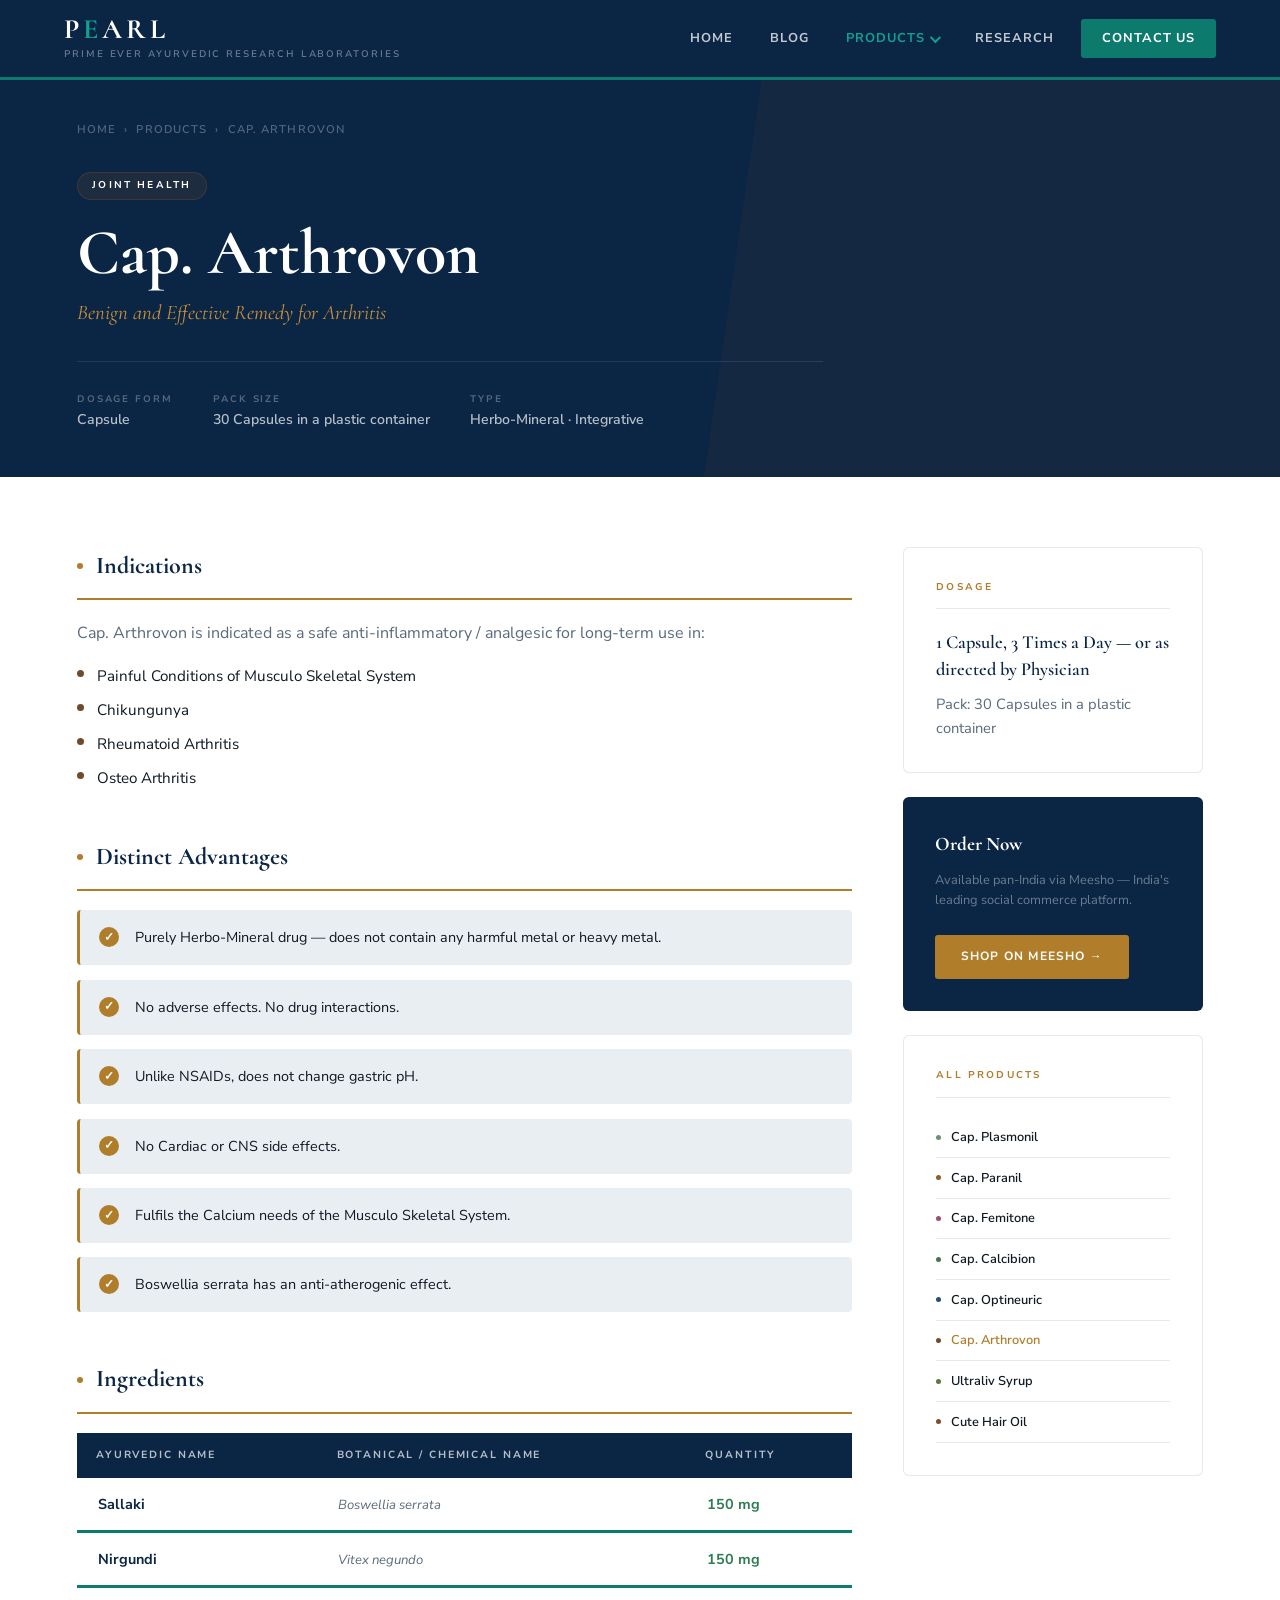
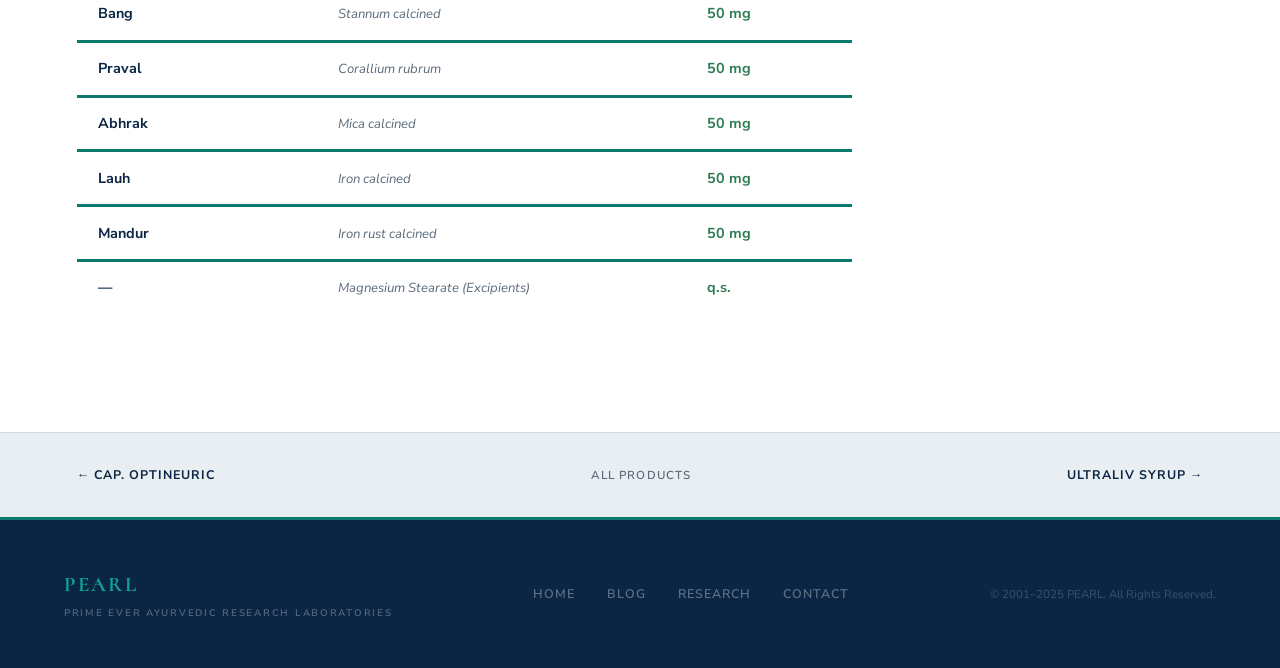
==== arthrovon.html @ 03fc133c "changed the theme to reflect medical feel" ====
<!DOCTYPE html>
<html lang="en">
<head>
  <meta charset="UTF-8"/>
  <meta name="viewport" content="width=device-width, initial-scale=1.0"/>
  <title>Cap. Arthrovon — PEARL Integrative Medicine</title>
  <link rel="preconnect" href="https://fonts.googleapis.com">
  <link href="https://fonts.googleapis.com/css2?family=Cormorant:ital,wght@0,300;0,400;0,600;0,700;1,300;1,400;1,600&family=Nunito+Sans:wght@300;400;600;700;800&display=swap" rel="stylesheet">
  <link rel="stylesheet" href="shared.css">
  <style>
    /* ── PRODUCT PAGE STYLES ── */
    .prod-hero {
      padding-top: 76px;
      background: var(--navy);
      position: relative; overflow: hidden;
    }
    .prod-hero::after {
      content: '';
      position: absolute; top: 0; right: 0; bottom: 0; width: 45%;
      background: #704A2D1A;
      clip-path: polygon(12% 0, 100% 0, 100% 100%, 0% 100%);
    }
    .prod-hero-inner {
      padding: 5vh 6vw 5vh;
      position: relative; z-index: 2;
      max-width: 900px;
    }
    .prod-breadcrumb {
      display: flex; align-items: center; gap: 0.5rem;
      font-size: 0.7rem; font-weight: 600; letter-spacing: 0.1em;
      text-transform: uppercase; color: rgba(255,255,255,0.3);
      margin-bottom: 2rem;
    }
    .prod-breadcrumb a { color: rgba(255,255,255,0.3); transition: color 0.2s; }
    .prod-breadcrumb a:hover { color: var(--gold-lt); }
    .prod-cat-badge {
      display: inline-block;
      background: #704A2D33;
      border: 1px solid #704A2D66;
      color: #fff;
      font-size: 0.62rem; font-weight: 700; letter-spacing: 0.22em;
      text-transform: uppercase; padding: 0.3rem 0.9rem;
      border-radius: 100px; margin-bottom: 1.2rem;
    }
    .prod-hero-title {
      font-family: 'Cormorant', serif;
      font-size: clamp(2.8rem, 5vw, 5.5rem);
      font-weight: 700; color: white; line-height: 1.05;
      margin-bottom: 0.6rem;
    }
    .prod-tagline {
      font-family: 'Cormorant', serif;
      font-size: 1.3rem; font-style: italic; font-weight: 400;
      color: var(--gold-lt); margin-bottom: 2rem;
    }
    .prod-hero-meta {
      display: flex; align-items: center; gap: 2.5rem;
      padding-top: 1.8rem; border-top: 1px solid rgba(255,255,255,0.1);
    }
    .phm-item { display: flex; flex-direction: column; gap: 0.2rem; }
    .phm-label { font-size: 0.6rem; font-weight: 700; letter-spacing: 0.2em; text-transform: uppercase; color: rgba(255,255,255,0.3); }
    .phm-value { font-size: 0.88rem; font-weight: 600; color: rgba(255,255,255,0.7); }

    /* ── MAIN LAYOUT ── */
    .prod-layout {
      display: grid;
      grid-template-columns: 1fr 300px;
      gap: 4vw;
      padding: 70px 6vw;
      align-items: start;
    }

    /* ── CONTENT SECTIONS ── */
    .prod-section { margin-bottom: 3rem; }
    .prod-section-title {
      font-family: 'Cormorant', serif;
      font-size: 1.5rem; font-weight: 700; color: var(--navy);
      margin-bottom: 1.2rem; padding-bottom: 0.8rem;
      border-bottom: 2px solid var(--gold);
      display: flex; align-items: center; gap: 0.8rem;
    }
    .prod-section-title::before {
      content: '';
      width: 6px; height: 6px; border-radius: 50%;
      background: var(--gold); flex-shrink: 0;
    }

    .prod-indications ul {
      list-style: none; display: flex; flex-direction: column; gap: 0.6rem;
      margin-top: 0.8rem;
    }
    .prod-indications li {
      display: flex; align-items: flex-start; gap: 0.8rem;
      font-size: 0.95rem; color: var(--charcoal); line-height: 1.6;
    }
    .prod-indications li::before {
      content: '';
      width: 7px; height: 7px; border-radius: 50%;
      background: #704A2D;
      flex-shrink: 0; margin-top: 6px;
    }
    .prod-intro-text {
      font-size: 1.0rem; color: var(--gray); line-height: 1.8;
      margin-bottom: 1rem;
    }

    .prod-advantages ul {
      list-style: none; display: flex; flex-direction: column; gap: 0.9rem;
    }
    .prod-advantages li {
      display: flex; align-items: flex-start; gap: 1rem;
      font-size: 0.9rem; color: var(--charcoal); line-height: 1.6;
      padding: 1rem 1.2rem;
      background: var(--cream);
      border-radius: 4px;
      border-left: 3px solid var(--gold);
    }
    .prod-advantages li::before {
      content: '✓';
      font-size: 0.72rem; font-weight: 700;
      color: white;
      background: var(--gold);
      width: 20px; height: 20px; border-radius: 50%;
      display: flex; align-items: center; justify-content: center;
      flex-shrink: 0; margin-top: 1px;
    }

    /* ── INGREDIENTS TABLE ── */
    .ing-note { font-size: 0.85rem; color: var(--gray); margin-bottom: 1rem; font-style: italic; }
    .ing-table {
      width: 100%; border-collapse: collapse;
      font-size: 0.9rem;
    }
    .ing-table thead tr {
      background: var(--navy);
    }
    .ing-table thead th {
      padding: 0.9rem 1.2rem; text-align: left;
      font-size: 0.65rem; font-weight: 700;
      letter-spacing: 0.18em; text-transform: uppercase;
      color: rgba(255,255,255,0.7);
    }
    .ing-table tbody tr { border-bottom: 3px solid var(--teal); }
    .ing-table tbody tr:last-child { border-bottom: none; }
    .ing-table tbody tr:hover { background: var(--cream); }
    .ing-table td {
      padding: 0.9rem 1.3rem;
      color: var(--charcoal); font-size: 0.9rem;
    }
    .ing-table td:first-child { font-weight: 700; color: var(--navy); }
    .ing-table td em { font-style: italic; color: var(--gray); font-size: 0.82rem; }
    .ing-table td:last-child { font-weight: 700; color: var(--sage); white-space: nowrap; }

    /* ── SIDEBAR ── */
    .prod-sidebar { position: sticky; top: 96px; }
    .sidebar-card {
      background: white; border: 1px solid var(--border);
      border-radius: 6px; padding: 2rem;
      margin-bottom: 1.5rem;
    }
    .sidebar-card-title {
      font-size: 0.62rem; font-weight: 700; letter-spacing: 0.22em;
      text-transform: uppercase; color: var(--gold);
      margin-bottom: 1.2rem; padding-bottom: 0.8rem;
      border-bottom: 1px solid var(--border);
    }
    .dosage-text {
      font-family: 'Cormorant', serif;
      font-size: 1.15rem; font-weight: 600; color: var(--navy);
      line-height: 1.5;
    }
    .pack-text {
      font-size: 0.92rem; color: var(--gray); margin-top: 0.6rem;
    }
    .sidebar-order-card {
      background: var(--navy); border-radius: 6px; padding: 2rem;
      margin-bottom: 1.5rem;
    }
    .sidebar-order-title {
      font-family: 'Cormorant', serif;
      font-size: 1.2rem; font-weight: 700; color: white; margin-bottom: 0.6rem;
    }
    .sidebar-order-sub {
      font-size: 0.8rem; color: rgba(255,255,255,0.4); line-height: 1.6; margin-bottom: 1.5rem;
    }
    .meesho-btn {
      display: inline-flex; align-items: center; gap: 0.5rem;
      background: var(--gold); color: white;
      padding: 0.8rem 1.6rem; border-radius: 3px;
      font-size: 0.75rem; font-weight: 700;
      letter-spacing: 0.1em; text-transform: uppercase;
      transition: background 0.2s;
    }
    .meesho-btn:hover { background: var(--gold-lt); }

    .prod-nav-strip {
      display: flex; justify-content: space-between; align-items: center;
      padding: 2rem 6vw;
      background: var(--cream);
      border-top: 1px solid var(--border);
    }
    .prod-nav-btn {
      font-size: 0.78rem; font-weight: 700; letter-spacing: 0.08em;
      text-transform: uppercase; color: var(--navy);
      transition: color 0.2s;
    }
    .prod-nav-btn:hover { color: var(--gold); }

    @media (max-width: 860px) {
      .prod-layout { grid-template-columns: 1fr; }
      .prod-sidebar { position: static; }
    }
  </style>
</head>
<body>

<header class="site-header" id="siteHeader">
  <a href="index.html" class="header-brand">
    <span class="brand-name">P<span>E</span>ARL</span>
    <span class="brand-full">Prime Ever Ayurvedic Research Laboratories</span>
  </a>
  <nav class="site-nav">
      <a href="index.html" class="nav-item ">Home</a>
  <a href="blog.html"  class="nav-item ">Blog</a>
  <div class="nav-dropdown">
    <a href="index.html#products" class="nav-item nav-dropdown-toggle active">
      Products <span class="caret"></span>
    </a>
    <div class="nav-dropdown-menu">
      <a href="index.html#products" class="dropdown-item" style="border-bottom:1px solid var(--border);margin-bottom:0.3rem;padding-bottom:1rem;"><div><span style="display:block;font-size:0.8rem;font-weight:700;color:var(--gold);">View All Products →</span><span class="dropdown-item-cat">Full product range</span></div></a>
<a href="plasmonil.html" class="dropdown-item" data-file="plasmonil.html"><div><span style="display:block;font-size:0.8rem;font-weight:700;">Cap. Plasmonil</span><span class="dropdown-item-cat">Anti-Malarial</span></div></a>
<a href="paranil.html" class="dropdown-item" data-file="paranil.html"><div><span style="display:block;font-size:0.8rem;font-weight:700;">Cap. Paranil</span><span class="dropdown-item-cat">Immune Support</span></div></a>
<a href="femitone.html" class="dropdown-item" data-file="femitone.html"><div><span style="display:block;font-size:0.8rem;font-weight:700;">Cap. Femitone</span><span class="dropdown-item-cat">Women's Health</span></div></a>
<a href="calcibion.html" class="dropdown-item" data-file="calcibion.html"><div><span style="display:block;font-size:0.8rem;font-weight:700;">Cap. Calcibion</span><span class="dropdown-item-cat">Bone & Mineral</span></div></a>
<a href="optineuric.html" class="dropdown-item" data-file="optineuric.html"><div><span style="display:block;font-size:0.8rem;font-weight:700;">Cap. Optineuric</span><span class="dropdown-item-cat">Neural & Vision</span></div></a>
<a href="arthrovon.html" class="dropdown-item" data-file="arthrovon.html"><div><span style="display:block;font-size:0.8rem;font-weight:700;">Cap. Arthrovon</span><span class="dropdown-item-cat">Joint Health</span></div></a>
<a href="ultraliv.html" class="dropdown-item" data-file="ultraliv.html"><div><span style="display:block;font-size:0.8rem;font-weight:700;">Ultraliv Syrup</span><span class="dropdown-item-cat">Hepatic Support</span></div></a>
<a href="cute.html" class="dropdown-item" data-file="cute.html"><div><span style="display:block;font-size:0.8rem;font-weight:700;">Cute Hair Oil</span><span class="dropdown-item-cat">Dermatology</span></div></a>
    </div>
  </div>
  <a href="post.html"  class="nav-item ">Research</a>
  <a href="index.html#contact" class="nav-item nav-cta">Contact Us</a>
  </nav>
</header>

<!-- HERO -->
<section class="prod-hero">
  <div class="prod-hero-inner">
    <div class="prod-breadcrumb">
      <a href="index.html">Home</a> <span>›</span>
      <a href="index.html#products">Products</a> <span>›</span>
      <span>Cap. Arthrovon</span>
    </div>
    <div class="prod-cat-badge">Joint Health</div>
    <h1 class="prod-hero-title">Cap. Arthrovon</h1>
    <p class="prod-tagline">Benign and Effective Remedy for Arthritis</p>
    <div class="prod-hero-meta">
      <div class="phm-item">
        <span class="phm-label">Dosage Form</span>
        <span class="phm-value">Capsule</span>
      </div>
      <div class="phm-item">
        <span class="phm-label">Pack Size</span>
        <span class="phm-value">30 Capsules in a plastic container</span>
      </div>
      <div class="phm-item">
        <span class="phm-label">Type</span>
        <span class="phm-value">Herbo-Mineral · Integrative</span>
      </div>
    </div>
  </div>
</section>

<!-- MAIN -->
<div class="prod-layout">
  <main>

    <!-- Indications -->
    <div class="prod-section prod-indications">
      <h2 class="prod-section-title">Indications</h2>
      <p class="prod-intro-text">Cap. Arthrovon is indicated as a safe anti-inflammatory / analgesic for long-term use in:</p>
      <ul><li>Painful Conditions of Musculo Skeletal System</li>
<li>Chikungunya</li>
<li>Rheumatoid Arthritis</li>
<li>Osteo Arthritis</li></ul>
    </div>

    <!-- Advantages -->
    <div class="prod-section prod-advantages">
      <h2 class="prod-section-title">Distinct Advantages</h2>
      <ul><li>Purely Herbo-Mineral drug — does not contain any harmful metal or heavy metal.</li>
<li>No adverse effects. No drug interactions.</li>
<li>Unlike NSAIDs, does not change gastric pH.</li>
<li>No Cardiac or CNS side effects.</li>
<li>Fulfils the Calcium needs of the Musculo Skeletal System.</li>
<li>Boswellia serrata has an anti-atherogenic effect.</li></ul>
    </div>

    <!-- Ingredients -->
    <div class="prod-section">
      <h2 class="prod-section-title">Ingredients</h2>
      
      <table class="ing-table">
        <thead>
          <tr>
            <th>Ayurvedic Name</th>
            <th>Botanical / Chemical Name</th>
            <th>Quantity</th>
          </tr>
        </thead>
        <tbody>
          <tr><td>Sallaki</td><td><em>Boswellia serrata</em></td><td>150 mg</td></tr>
<tr><td>Nirgundi</td><td><em>Vitex negundo</em></td><td>150 mg</td></tr>
<tr><td>Bang</td><td><em>Stannum calcined</em></td><td>50 mg</td></tr>
<tr><td>Praval</td><td><em>Corallium rubrum</em></td><td>50 mg</td></tr>
<tr><td>Abhrak</td><td><em>Mica calcined</em></td><td>50 mg</td></tr>
<tr><td>Lauh</td><td><em>Iron calcined</em></td><td>50 mg</td></tr>
<tr><td>Mandur</td><td><em>Iron rust calcined</em></td><td>50 mg</td></tr>
<tr><td>—</td><td><em>Magnesium Stearate (Excipients)</em></td><td>q.s.</td></tr>
        </tbody>
      </table>
    </div>

  </main>

  <!-- SIDEBAR -->
  <aside class="prod-sidebar">

    <div class="sidebar-card">
      <div class="sidebar-card-title">Dosage</div>
      <p class="dosage-text">1 Capsule, 3 Times a Day — or as directed by Physician</p>
      <p class="pack-text">Pack: 30 Capsules in a plastic container</p>
    </div>

    <div class="sidebar-order-card">
      <div class="sidebar-order-title">Order Now</div>
      <p class="sidebar-order-sub">Available pan-India via Meesho — India's leading social commerce platform.</p>
      <a href="https://meesho.com/modern-ayurvedic-products/p/129sah?_ms=2&source=Meri+Shop" class="meesho-btn" target="_blank">Shop on Meesho →</a>
    </div>

    <div class="sidebar-card">
      <div class="sidebar-card-title">All Products</div>
      <a href="plasmonil.html" style="display:flex;align-items:center;gap:0.6rem;padding:0.6rem 0;border-bottom:1px solid var(--border);font-size:0.8rem;font-weight:600;color:var(--plum);transition:color 0.2s;" onmouseover="this.style.color='var(--gold)'" onmouseout="this.style.color='var(--plum)'"><span style="width:5px;height:5px;border-radius:50%;background:#6B8F71;flex-shrink:0;display:inline-block;"></span>Cap. Plasmonil</a><a href="paranil.html" style="display:flex;align-items:center;gap:0.6rem;padding:0.6rem 0;border-bottom:1px solid var(--border);font-size:0.8rem;font-weight:600;color:var(--plum);transition:color 0.2s;" onmouseover="this.style.color='var(--gold)'" onmouseout="this.style.color='var(--plum)'"><span style="width:5px;height:5px;border-radius:50%;background:#8B5E2A;flex-shrink:0;display:inline-block;"></span>Cap. Paranil</a><a href="femitone.html" style="display:flex;align-items:center;gap:0.6rem;padding:0.6rem 0;border-bottom:1px solid var(--border);font-size:0.8rem;font-weight:600;color:var(--plum);transition:color 0.2s;" onmouseover="this.style.color='var(--gold)'" onmouseout="this.style.color='var(--plum)'"><span style="width:5px;height:5px;border-radius:50%;background:#9B4F72;flex-shrink:0;display:inline-block;"></span>Cap. Femitone</a><a href="calcibion.html" style="display:flex;align-items:center;gap:0.6rem;padding:0.6rem 0;border-bottom:1px solid var(--border);font-size:0.8rem;font-weight:600;color:var(--plum);transition:color 0.2s;" onmouseover="this.style.color='var(--gold)'" onmouseout="this.style.color='var(--plum)'"><span style="width:5px;height:5px;border-radius:50%;background:#4A7052;flex-shrink:0;display:inline-block;"></span>Cap. Calcibion</a><a href="optineuric.html" style="display:flex;align-items:center;gap:0.6rem;padding:0.6rem 0;border-bottom:1px solid var(--border);font-size:0.8rem;font-weight:600;color:var(--plum);transition:color 0.2s;" onmouseover="this.style.color='var(--gold)'" onmouseout="this.style.color='var(--plum)'"><span style="width:5px;height:5px;border-radius:50%;background:#2D4A70;flex-shrink:0;display:inline-block;"></span>Cap. Optineuric</a><a href="arthrovon.html" style="display:flex;align-items:center;gap:0.6rem;padding:0.6rem 0;border-bottom:1px solid var(--border);font-size:0.8rem;font-weight:600;color:var(--gold);transition:color 0.2s;" onmouseover="this.style.color='var(--gold)'" onmouseout="this.style.color='var(--gold)'"><span style="width:5px;height:5px;border-radius:50%;background:#704A2D;flex-shrink:0;display:inline-block;"></span>Cap. Arthrovon</a><a href="ultraliv.html" style="display:flex;align-items:center;gap:0.6rem;padding:0.6rem 0;border-bottom:1px solid var(--border);font-size:0.8rem;font-weight:600;color:var(--plum);transition:color 0.2s;" onmouseover="this.style.color='var(--gold)'" onmouseout="this.style.color='var(--plum)'"><span style="width:5px;height:5px;border-radius:50%;background:#5C7A3A;flex-shrink:0;display:inline-block;"></span>Ultraliv Syrup</a><a href="cute.html" style="display:flex;align-items:center;gap:0.6rem;padding:0.6rem 0;border-bottom:1px solid var(--border);font-size:0.8rem;font-weight:600;color:var(--plum);transition:color 0.2s;" onmouseover="this.style.color='var(--gold)'" onmouseout="this.style.color='var(--plum)'"><span style="width:5px;height:5px;border-radius:50%;background:#7A4F2D;flex-shrink:0;display:inline-block;"></span>Cute Hair Oil</a>
    </div>

  </aside>
</div>

<!-- PREV/NEXT -->
<div class="prod-nav-strip">
  <a href="optineuric.html" class="prod-nav-btn">← Cap. Optineuric</a>
  <a href="index.html#products" style="font-size:0.72rem;color:var(--gray);font-weight:600;letter-spacing:0.1em;text-transform:uppercase;">All Products</a>
  <a href="ultraliv.html" class="prod-nav-btn">Ultraliv Syrup →</a>
</div>

<footer class="site-footer">
  <div>
    <div class="footer-brand-name">PEARL</div>
    <div class="footer-brand-sub">Prime Ever Ayurvedic Research Laboratories</div>
  </div>
  <ul class="footer-links">
    <li><a href="index.html">Home</a></li>
    <li><a href="blog.html">Blog</a></li>
    <li><a href="post.html">Research</a></li>
    <li><a href="index.html#contact">Contact</a></li>
  </ul>
  <p class="footer-copy">© 2001–2025 PEARL. All Rights Reserved.</p>
</footer>

<script>
  const h = document.getElementById('siteHeader');
  window.addEventListener('scroll', () => { h.classList.toggle('scrolled', window.scrollY > 20); });
</script>
</body>
</html>
---- shared.css ----
/* ═══════════════ SHARED PEARL STYLES ═══════════════ */
:root {
  --ivory:      #F4F7F9;
  --cream:      #E8EEF2;
  --white:      #FFFFFF;
  --navy:       #0B2545;
  --navy-mid:   #1A3A5C;
  --navy-light: #2E5F8A;
  --teal:       #0D7A6E;
  --teal-lt:    #12A090;
  --teal-pale:  #E4F4F2;
  --gold:       #B07D2A;
  --gold-lt:    #C9913A;
  --sage:       #2E7D52;
  --sage-lt:    #3A9E68;
  --charcoal:   #0F1923;
  --gray:       #5A6A7A;
  --gray-lt:    #8A9BAB;
  --border:     rgba(11,37,69,0.1);
  --border-lt:  rgba(11,37,69,0.06);
}
*, *::before, *::after { box-sizing: border-box; margin: 0; padding: 0; }
html { scroll-behavior: smooth; }
body {
  font-family: 'Nunito Sans', sans-serif;
  background: var(--white);
  color: var(--charcoal);
  overflow-x: hidden;
  font-size: 16px;
  line-height: 1.6;
}
a { text-decoration: none; color: inherit; }
img { max-width: 100%; display: block; }

/* ── HEADER ── */
.site-header {
  position: fixed; top: 0; left: 0; right: 0; z-index: 300;
  height: 80px;
  display: flex; align-items: center; justify-content: space-between;
  padding: 0 5vw;
  background: var(--navy);
  border-bottom: 3px solid var(--teal);
  transition: box-shadow 0.3s;
}
.site-header.scrolled { box-shadow: 0 4px 32px rgba(11,37,69,0.3); }

.header-brand { display: flex; flex-direction: column; gap: 3px; text-decoration: none; }
.brand-name {
  font-family: 'Cormorant', serif;
  font-size: 1.75rem; font-weight: 700;
  color: white; letter-spacing: 0.14em; line-height: 1;
}
.brand-name span { color: var(--teal-lt); }
.brand-full {
  font-size: 0.6rem; font-weight: 600;
  letter-spacing: 0.2em; text-transform: uppercase;
  color: rgba(255,255,255,0.4);
}

.site-nav { display: flex; align-items: center; gap: 0.3rem; position: relative; }

.nav-item {
  font-size: 0.8rem; font-weight: 700;
  letter-spacing: 0.08em; text-transform: uppercase;
  color: rgba(255,255,255,0.75);
  padding: 0.5rem 1rem; border-radius: 3px;
  transition: color 0.2s, background 0.2s;
  white-space: nowrap; display: inline-flex; align-items: center; gap: 0.3rem;
}
.nav-item:hover { color: white; background: rgba(255,255,255,0.08); }
.nav-item.active { color: var(--teal-lt); }

/* Products dropdown */
.nav-dropdown { position: relative; }
.nav-dropdown-toggle { cursor: pointer; }
.nav-dropdown-toggle .caret {
  width: 8px; height: 8px;
  border-right: 2px solid currentColor;
  border-bottom: 2px solid currentColor;
  transform: rotate(45deg) translateY(-2px);
  display: inline-block;
  transition: transform 0.2s;
}
.nav-dropdown:hover .caret { transform: rotate(-135deg) translateY(2px); }

.nav-dropdown-menu {
  position: absolute; top: calc(100% + 8px); left: 50%;
  transform: translateX(-50%) translateY(-4px);
  background: white;
  border: 1px solid var(--border);
  border-top: 3px solid var(--teal);
  border-radius: 4px;
  box-shadow: 0 16px 48px rgba(11,37,69,0.18);
  padding: 0.5rem;
  min-width: 240px;
  opacity: 0; pointer-events: none;
  transition: opacity 0.2s, transform 0.2s;
  z-index: 400;
}
.nav-dropdown:hover .nav-dropdown-menu {
  opacity: 1; pointer-events: all;
  transform: translateX(-50%) translateY(0);
}
.nav-dropdown-menu::before {
  content: '';
  position: absolute; top: -7px; left: 50%; transform: translateX(-50%);
  width: 12px; height: 12px;
  background: var(--teal);
  clip-path: polygon(0 100%, 50% 0, 100% 100%);
}

.dropdown-item {
  display: flex; align-items: center; gap: 0.8rem;
  padding: 0.65rem 1rem; border-radius: 3px;
  font-size: 0.82rem; font-weight: 600;
  color: var(--navy); transition: background 0.15s, color 0.15s;
}
.dropdown-item:hover { background: var(--ivory); color: var(--teal); }
.dropdown-item.active { color: var(--teal); background: var(--teal-pale); }
.dropdown-item-cat {
  font-size: 0.62rem; font-weight: 700;
  letter-spacing: 0.14em; text-transform: uppercase;
  color: var(--gray-lt); display: block; margin-top: 1px;
}
.dropdown-sep { height: 1px; background: var(--border-lt); margin: 0.3rem 0.5rem; }

.nav-cta {
  background: var(--teal) !important;
  color: white !important;
  padding: 0.55rem 1.3rem; border-radius: 3px;
  margin-left: 0.4rem;
}
.nav-cta:hover { background: var(--teal-lt) !important; }

/* ── FOOTER ── */
.site-footer {
  background: var(--navy);
  border-top: 3px solid var(--teal);
  padding: 3rem 5vw;
  display: flex; justify-content: space-between; align-items: center;
  flex-wrap: wrap; gap: 1.5rem;
}
.footer-brand-name {
  font-family: 'Cormorant', serif; font-size: 1.3rem;
  font-weight: 700; color: var(--teal-lt); letter-spacing: 0.1em;
}
.footer-brand-sub {
  font-size: 0.6rem; font-weight: 600;
  letter-spacing: 0.18em; text-transform: uppercase;
  color: rgba(255,255,255,0.3); margin-top: 4px;
}
.footer-links { display: flex; gap: 2rem; list-style: none; flex-wrap: wrap; }
.footer-links a {
  font-size: 0.78rem; font-weight: 600; letter-spacing: 0.08em;
  text-transform: uppercase; color: rgba(255,255,255,0.35);
  transition: color 0.2s;
}
.footer-links a:hover { color: var(--teal-lt); }
.footer-copy { font-size: 0.72rem; color: rgba(255,255,255,0.2); }

@media (max-width: 860px) {
  .site-nav .nav-item:not(.nav-cta):not(.nav-dropdown-toggle) { display: none; }
  .nav-dropdown { display: none; }
}
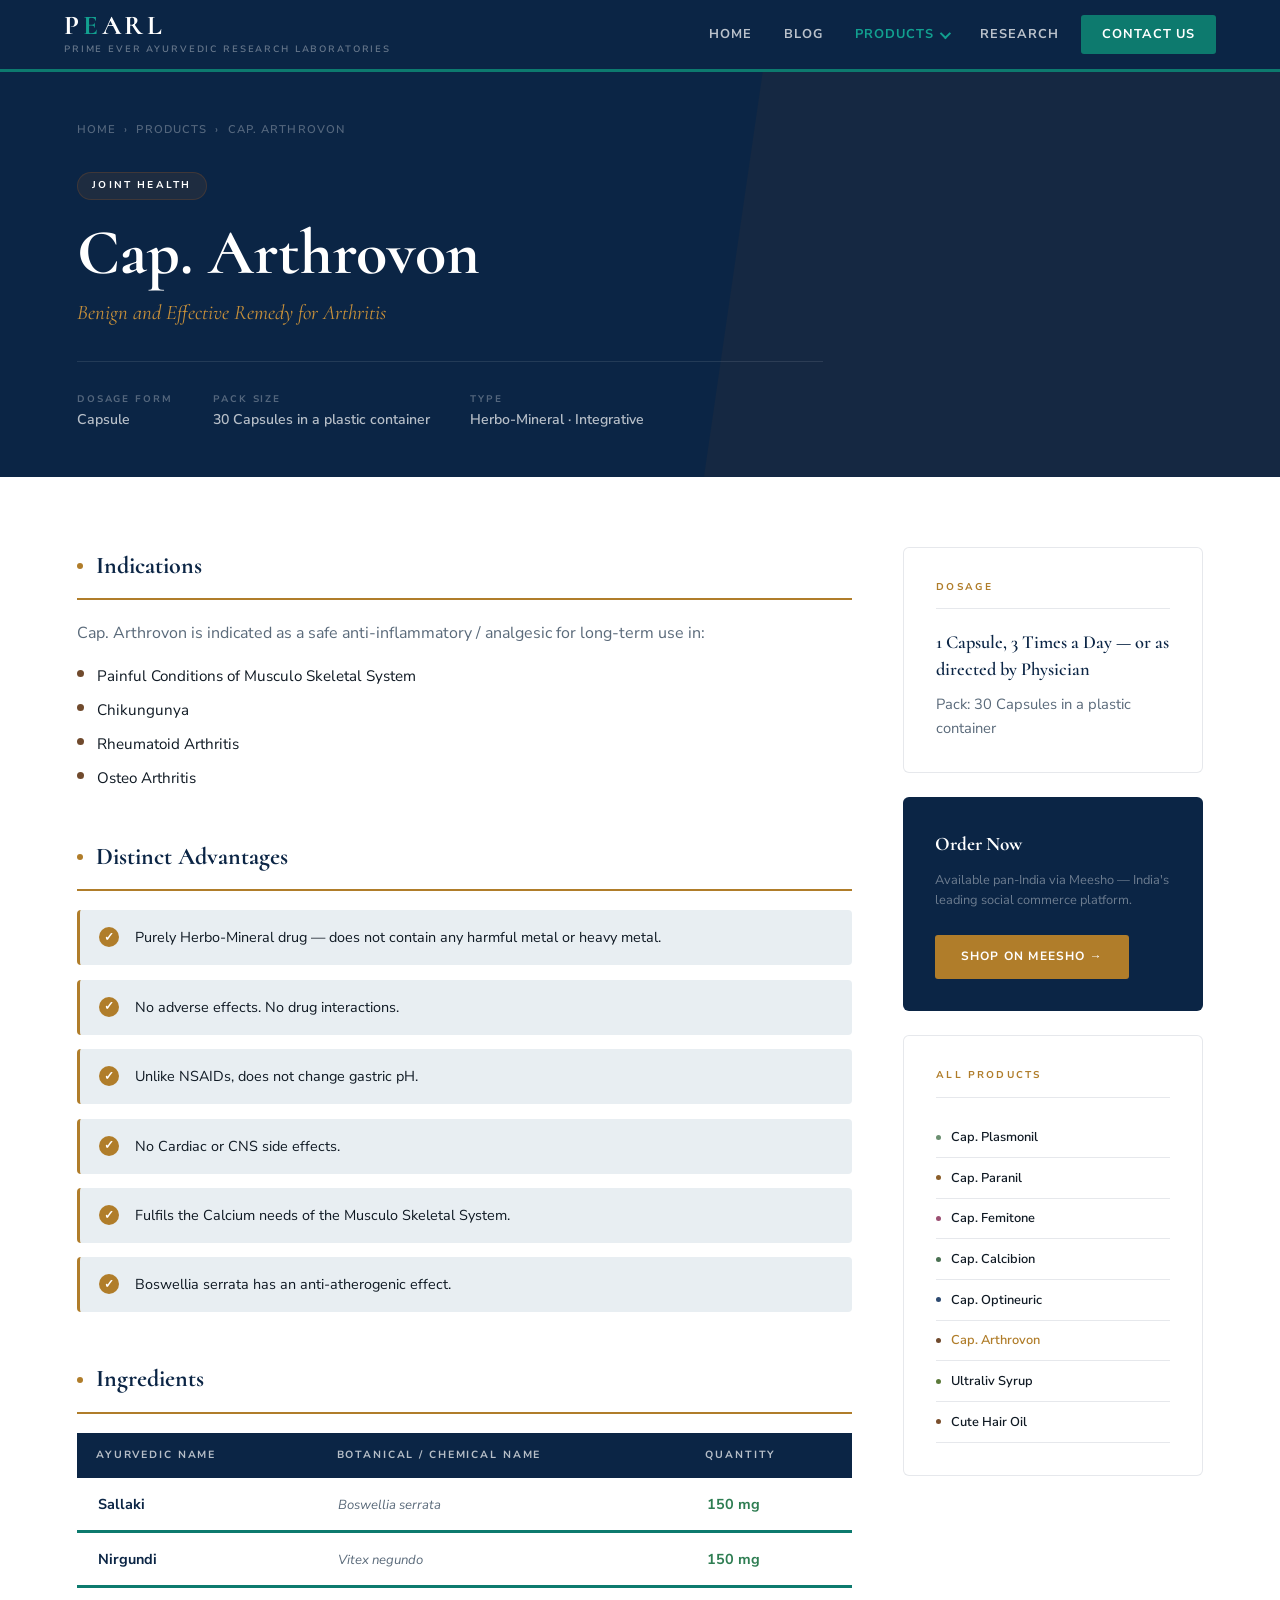
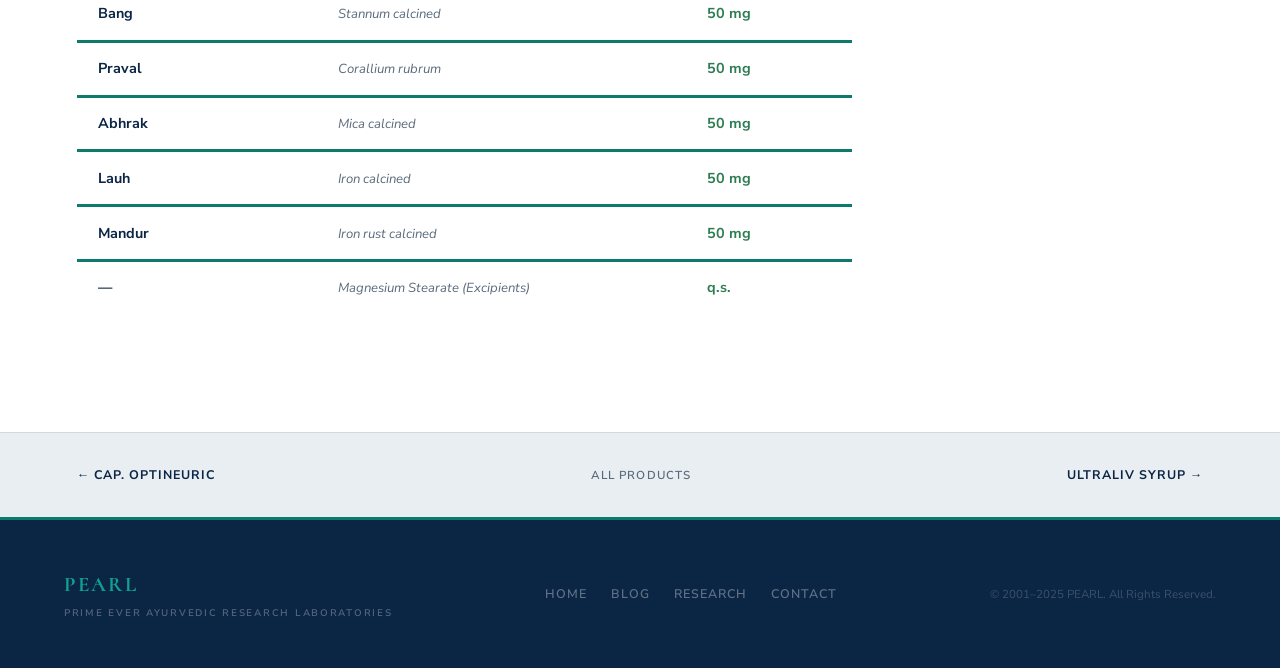
==== commit 7ef6a682: "Modifications to the integrative model and responsiveness" ====
--- a/arthrovon.html
+++ b/arthrovon.html
@@ -210,6 +210,22 @@
       .prod-layout { grid-template-columns: 1fr; }
       .prod-sidebar { position: static; }
     }
+
+    @media (max-width: 768px) {
+      .prod-hero-inner { padding: 4vh 5vw; }
+      .prod-layout { grid-template-columns: 1fr; padding: 40px 5vw; gap: 2rem; }
+      .prod-sidebar { position: static; }
+      .data-box { grid-template-columns: 1fr 1fr; }
+      .prod-hero-meta { flex-wrap: wrap; gap: 1rem; }
+      .prod-hero-title { font-size: clamp(2rem, 7vw, 3.5rem); }
+      .prod-nav-strip { flex-direction: column; gap: 1rem; text-align: center; }
+    }
+    @media (max-width: 480px) {
+      .data-box { grid-template-columns: 1fr; }
+      .ing-table { font-size: 0.82rem; }
+      .ing-table td, .ing-table th { padding: 0.7rem 0.8rem; }
+    }
+
   </style>
 </head>
 <body>
@@ -241,7 +257,28 @@
   <a href="post.html"  class="nav-item ">Research</a>
   <a href="index.html#contact" class="nav-item nav-cta">Contact Us</a>
   </nav>
+
+  <button class="nav-hamburger" id="hamburger" aria-label="Open menu">
+    <span></span><span></span><span></span>
+  </button>
 </header>
+
+<div class="mobile-menu" id="mobileMenu">
+  <a href="index.html" class="mobile-link">Home</a>
+  <a href="blog.html" class="mobile-link">Blog</a>
+  <a href="post.html" class="mobile-link">Research</a>
+  <div class="mobile-section-label">Products</div>
+  <a href="plasmonil.html"  class="mobile-product-link"><span class="mobile-dot"></span>Cap. Plasmonil</a>
+  <a href="paranil.html"    class="mobile-product-link"><span class="mobile-dot"></span>Cap. Paranil</a>
+  <a href="femitone.html"   class="mobile-product-link"><span class="mobile-dot"></span>Cap. Femitone</a>
+  <a href="calcibion.html"  class="mobile-product-link"><span class="mobile-dot"></span>Cap. Calcibion</a>
+  <a href="optineuric.html" class="mobile-product-link"><span class="mobile-dot"></span>Cap. Optineuric</a>
+  <a href="arthrovon.html"  class="mobile-product-link"><span class="mobile-dot"></span>Cap. Arthrovon</a>
+  <a href="ultraliv.html"   class="mobile-product-link"><span class="mobile-dot"></span>Ultraliv Syrup</a>
+  <a href="cute.html"       class="mobile-product-link"><span class="mobile-dot"></span>Cute Hair Oil</a>
+  <a href="index.html#contact" class="mobile-cta">Contact Us</a>
+</div>
+
 
 <!-- HERO -->
 <section class="prod-hero">
@@ -367,9 +404,23 @@
   <p class="footer-copy">© 2001–2025 PEARL. All Rights Reserved.</p>
 </footer>
 
+
+
 <script>
-  const h = document.getElementById('siteHeader');
-  window.addEventListener('scroll', () => { h.classList.toggle('scrolled', window.scrollY > 20); });
+  const hdr = document.getElementById('siteHeader');
+  window.addEventListener('scroll', () => hdr.classList.toggle('scrolled', window.scrollY > 20));
+  const ham = document.getElementById('hamburger');
+  const mob = document.getElementById('mobileMenu');
+  ham.addEventListener('click', () => {
+    const open = mob.classList.toggle('open');
+    ham.classList.toggle('open', open);
+    document.body.style.overflow = open ? 'hidden' : '';
+  });
+  mob.querySelectorAll('a').forEach(a => a.addEventListener('click', () => {
+    mob.classList.remove('open');
+    ham.classList.remove('open');
+    document.body.style.overflow = '';
+  }));
 </script>
 </body>
 </html>
--- a/shared.css
+++ b/shared.css
@@ -1,4 +1,7 @@
-/* ═══════════════ SHARED PEARL STYLES ═══════════════ */
+/* ═══════════════════════════════════════════════
+   PEARL — Shared Styles
+   Responsive breakpoints: 1100 / 768 / 480
+═══════════════════════════════════════════════ */
 :root {
   --ivory:      #F4F7F9;
   --cream:      #E8EEF2;
@@ -19,8 +22,10 @@
   --border:     rgba(11,37,69,0.1);
   --border-lt:  rgba(11,37,69,0.06);
 }
+
+/* ── RESET & BASE ── */
 *, *::before, *::after { box-sizing: border-box; margin: 0; padding: 0; }
-html { scroll-behavior: smooth; }
+html { scroll-behavior: smooth; -webkit-text-size-adjust: 100%; }
 body {
   font-family: 'Nunito Sans', sans-serif;
   background: var(--white);
@@ -30,47 +35,49 @@
   line-height: 1.6;
 }
 a { text-decoration: none; color: inherit; }
-img { max-width: 100%; display: block; }
+img { max-width: 100%; height: auto; display: block; }
 
 /* ── HEADER ── */
 .site-header {
   position: fixed; top: 0; left: 0; right: 0; z-index: 300;
-  height: 80px;
+  height: 72px;
   display: flex; align-items: center; justify-content: space-between;
   padding: 0 5vw;
   background: var(--navy);
   border-bottom: 3px solid var(--teal);
   transition: box-shadow 0.3s;
 }
-.site-header.scrolled { box-shadow: 0 4px 32px rgba(11,37,69,0.3); }
-
-.header-brand { display: flex; flex-direction: column; gap: 3px; text-decoration: none; }
+.site-header.scrolled { box-shadow: 0 4px 32px rgba(11,37,69,0.35); }
+
+.header-brand { display: flex; flex-direction: column; gap: 2px; text-decoration: none; }
 .brand-name {
   font-family: 'Cormorant', serif;
-  font-size: 1.75rem; font-weight: 700;
+  font-size: 1.7rem; font-weight: 700;
   color: white; letter-spacing: 0.14em; line-height: 1;
 }
 .brand-name span { color: var(--teal-lt); }
 .brand-full {
-  font-size: 0.6rem; font-weight: 600;
+  font-size: 0.58rem; font-weight: 600;
   letter-spacing: 0.2em; text-transform: uppercase;
-  color: rgba(255,255,255,0.4);
-}
-
-.site-nav { display: flex; align-items: center; gap: 0.3rem; position: relative; }
+  color: rgba(255,255,255,0.38);
+}
+
+/* Desktop nav */
+.site-nav { display: flex; align-items: center; gap: 0.2rem; position: relative; }
 
 .nav-item {
   font-size: 0.8rem; font-weight: 700;
   letter-spacing: 0.08em; text-transform: uppercase;
-  color: rgba(255,255,255,0.75);
-  padding: 0.5rem 1rem; border-radius: 3px;
+  color: rgba(255,255,255,0.72);
+  padding: 0.5rem 0.9rem; border-radius: 3px;
   transition: color 0.2s, background 0.2s;
-  white-space: nowrap; display: inline-flex; align-items: center; gap: 0.3rem;
-}
-.nav-item:hover { color: white; background: rgba(255,255,255,0.08); }
+  white-space: nowrap;
+  display: inline-flex; align-items: center; gap: 0.35rem;
+}
+.nav-item:hover  { color: white; background: rgba(255,255,255,0.08); }
 .nav-item.active { color: var(--teal-lt); }
 
-/* Products dropdown */
+/* Dropdown */
 .nav-dropdown { position: relative; }
 .nav-dropdown-toggle { cursor: pointer; }
 .nav-dropdown-toggle .caret {
@@ -78,8 +85,7 @@
   border-right: 2px solid currentColor;
   border-bottom: 2px solid currentColor;
   transform: rotate(45deg) translateY(-2px);
-  display: inline-block;
-  transition: transform 0.2s;
+  display: inline-block; transition: transform 0.2s;
 }
 .nav-dropdown:hover .caret { transform: rotate(-135deg) translateY(2px); }
 
@@ -108,7 +114,6 @@
   background: var(--teal);
   clip-path: polygon(0 100%, 50% 0, 100% 100%);
 }
-
 .dropdown-item {
   display: flex; align-items: center; gap: 0.8rem;
   padding: 0.65rem 1rem; border-radius: 3px;
@@ -122,23 +127,91 @@
   letter-spacing: 0.14em; text-transform: uppercase;
   color: var(--gray-lt); display: block; margin-top: 1px;
 }
-.dropdown-sep { height: 1px; background: var(--border-lt); margin: 0.3rem 0.5rem; }
 
 .nav-cta {
   background: var(--teal) !important;
   color: white !important;
   padding: 0.55rem 1.3rem; border-radius: 3px;
-  margin-left: 0.4rem;
+  margin-left: 0.3rem;
 }
 .nav-cta:hover { background: var(--teal-lt) !important; }
+
+/* ── HAMBURGER (mobile) ── */
+.nav-hamburger {
+  display: none;
+  flex-direction: column; gap: 5px;
+  cursor: pointer; padding: 6px;
+  background: none; border: none;
+  z-index: 500;
+}
+.nav-hamburger span {
+  display: block; width: 24px; height: 2px;
+  background: white; border-radius: 2px;
+  transition: transform 0.3s, opacity 0.3s;
+}
+.nav-hamburger.open span:nth-child(1) { transform: translateY(7px) rotate(45deg); }
+.nav-hamburger.open span:nth-child(2) { opacity: 0; }
+.nav-hamburger.open span:nth-child(3) { transform: translateY(-7px) rotate(-45deg); }
+
+/* Mobile drawer */
+.mobile-menu {
+  display: none;
+  position: fixed; top: 72px; left: 0; right: 0; bottom: 0;
+  background: var(--navy);
+  z-index: 250;
+  overflow-y: auto;
+  flex-direction: column;
+  padding: 2rem 5vw 3rem;
+  gap: 0;
+  transform: translateX(100%);
+  transition: transform 0.3s ease;
+}
+.mobile-menu.open { transform: translateX(0); }
+.mobile-link {
+  display: block;
+  font-size: 1.1rem; font-weight: 700;
+  letter-spacing: 0.08em; text-transform: uppercase;
+  color: rgba(255,255,255,0.75);
+  padding: 1.1rem 0;
+  border-bottom: 1px solid rgba(255,255,255,0.08);
+  transition: color 0.2s;
+}
+.mobile-link:hover, .mobile-link.active { color: var(--teal-lt); }
+.mobile-section-label {
+  font-size: 0.65rem; font-weight: 800;
+  letter-spacing: 0.25em; text-transform: uppercase;
+  color: var(--teal-lt);
+  margin: 1.5rem 0 0.5rem;
+}
+.mobile-product-link {
+  display: flex; align-items: center; gap: 0.7rem;
+  font-size: 0.9rem; font-weight: 600;
+  color: rgba(255,255,255,0.6);
+  padding: 0.75rem 0;
+  border-bottom: 1px solid rgba(255,255,255,0.05);
+}
+.mobile-product-link:hover { color: var(--teal-lt); }
+.mobile-dot {
+  width: 6px; height: 6px; border-radius: 50%;
+  background: var(--teal); flex-shrink: 0;
+}
+.mobile-cta {
+  display: block;
+  background: var(--teal); color: white;
+  text-align: center;
+  padding: 1rem; border-radius: 4px;
+  font-size: 0.85rem; font-weight: 700;
+  letter-spacing: 0.1em; text-transform: uppercase;
+  margin-top: 2rem;
+}
 
 /* ── FOOTER ── */
 .site-footer {
   background: var(--navy);
   border-top: 3px solid var(--teal);
   padding: 3rem 5vw;
-  display: flex; justify-content: space-between; align-items: center;
-  flex-wrap: wrap; gap: 1.5rem;
+  display: flex; justify-content: space-between;
+  align-items: center; flex-wrap: wrap; gap: 2rem;
 }
 .footer-brand-name {
   font-family: 'Cormorant', serif; font-size: 1.3rem;
@@ -149,7 +222,7 @@
   letter-spacing: 0.18em; text-transform: uppercase;
   color: rgba(255,255,255,0.3); margin-top: 4px;
 }
-.footer-links { display: flex; gap: 2rem; list-style: none; flex-wrap: wrap; }
+.footer-links { display: flex; gap: 1.5rem; list-style: none; flex-wrap: wrap; }
 .footer-links a {
   font-size: 0.78rem; font-weight: 600; letter-spacing: 0.08em;
   text-transform: uppercase; color: rgba(255,255,255,0.35);
@@ -158,7 +231,13 @@
 .footer-links a:hover { color: var(--teal-lt); }
 .footer-copy { font-size: 0.72rem; color: rgba(255,255,255,0.2); }
 
-@media (max-width: 860px) {
-  .site-nav .nav-item:not(.nav-cta):not(.nav-dropdown-toggle) { display: none; }
-  .nav-dropdown { display: none; }
-}
+/* ── RESPONSIVE ── */
+@media (max-width: 768px) {
+  .site-nav    { display: none; }
+  .nav-hamburger { display: flex; }
+  .mobile-menu   { display: flex; }
+  .site-footer {
+    flex-direction: column; align-items: flex-start; gap: 1.5rem;
+  }
+  .footer-links { gap: 1rem; }
+}
